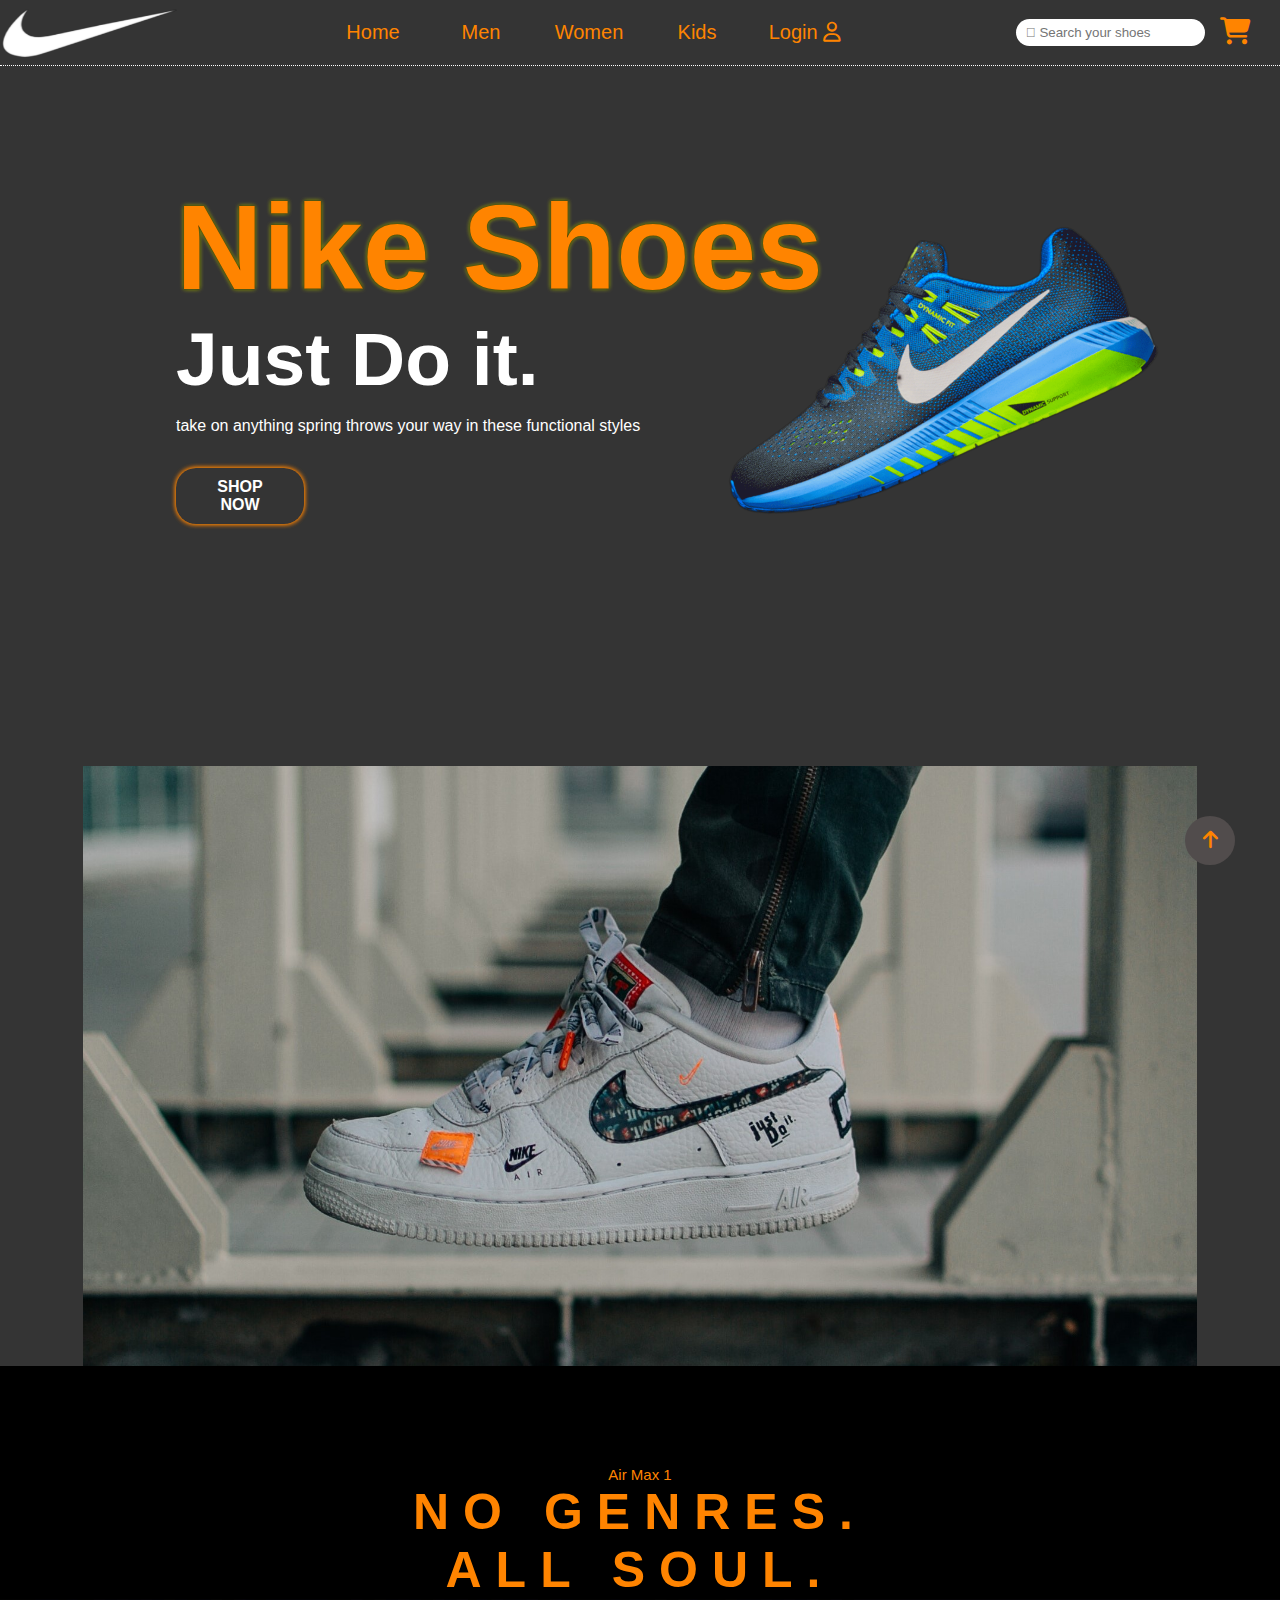
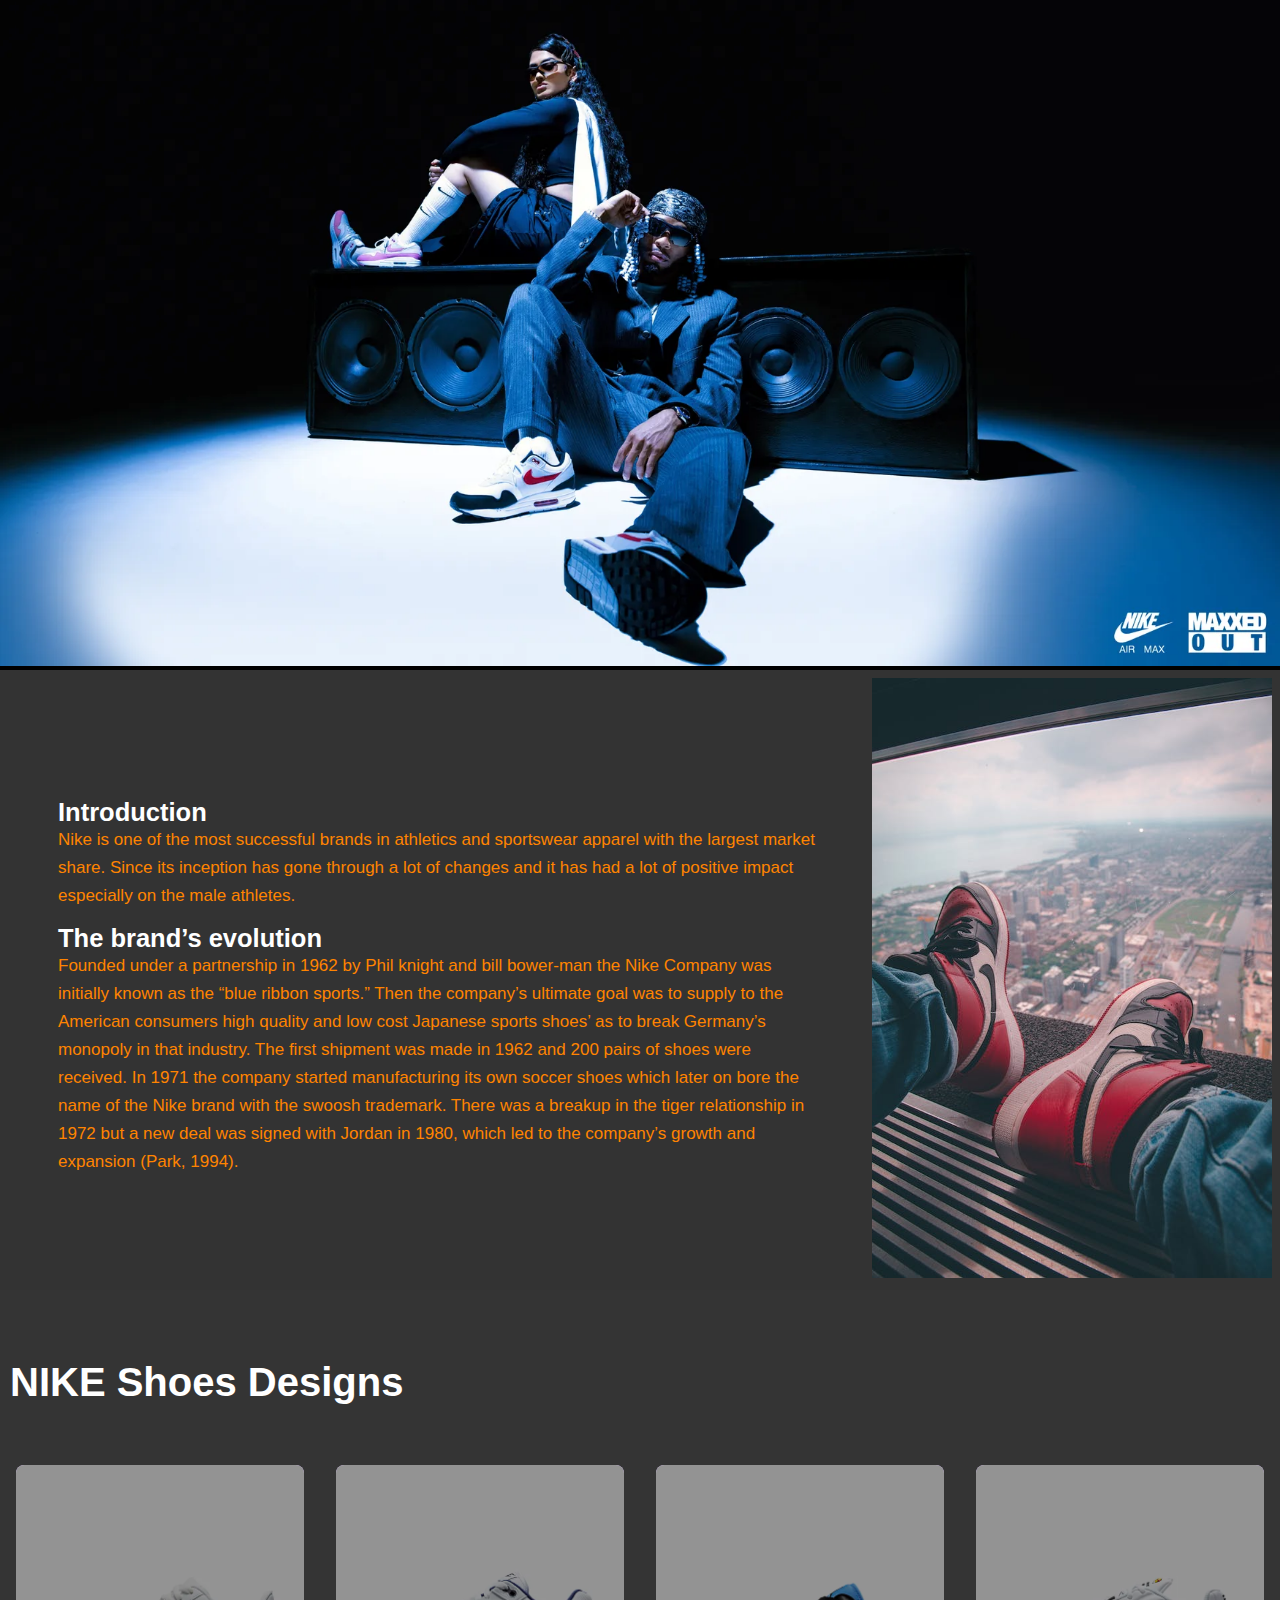
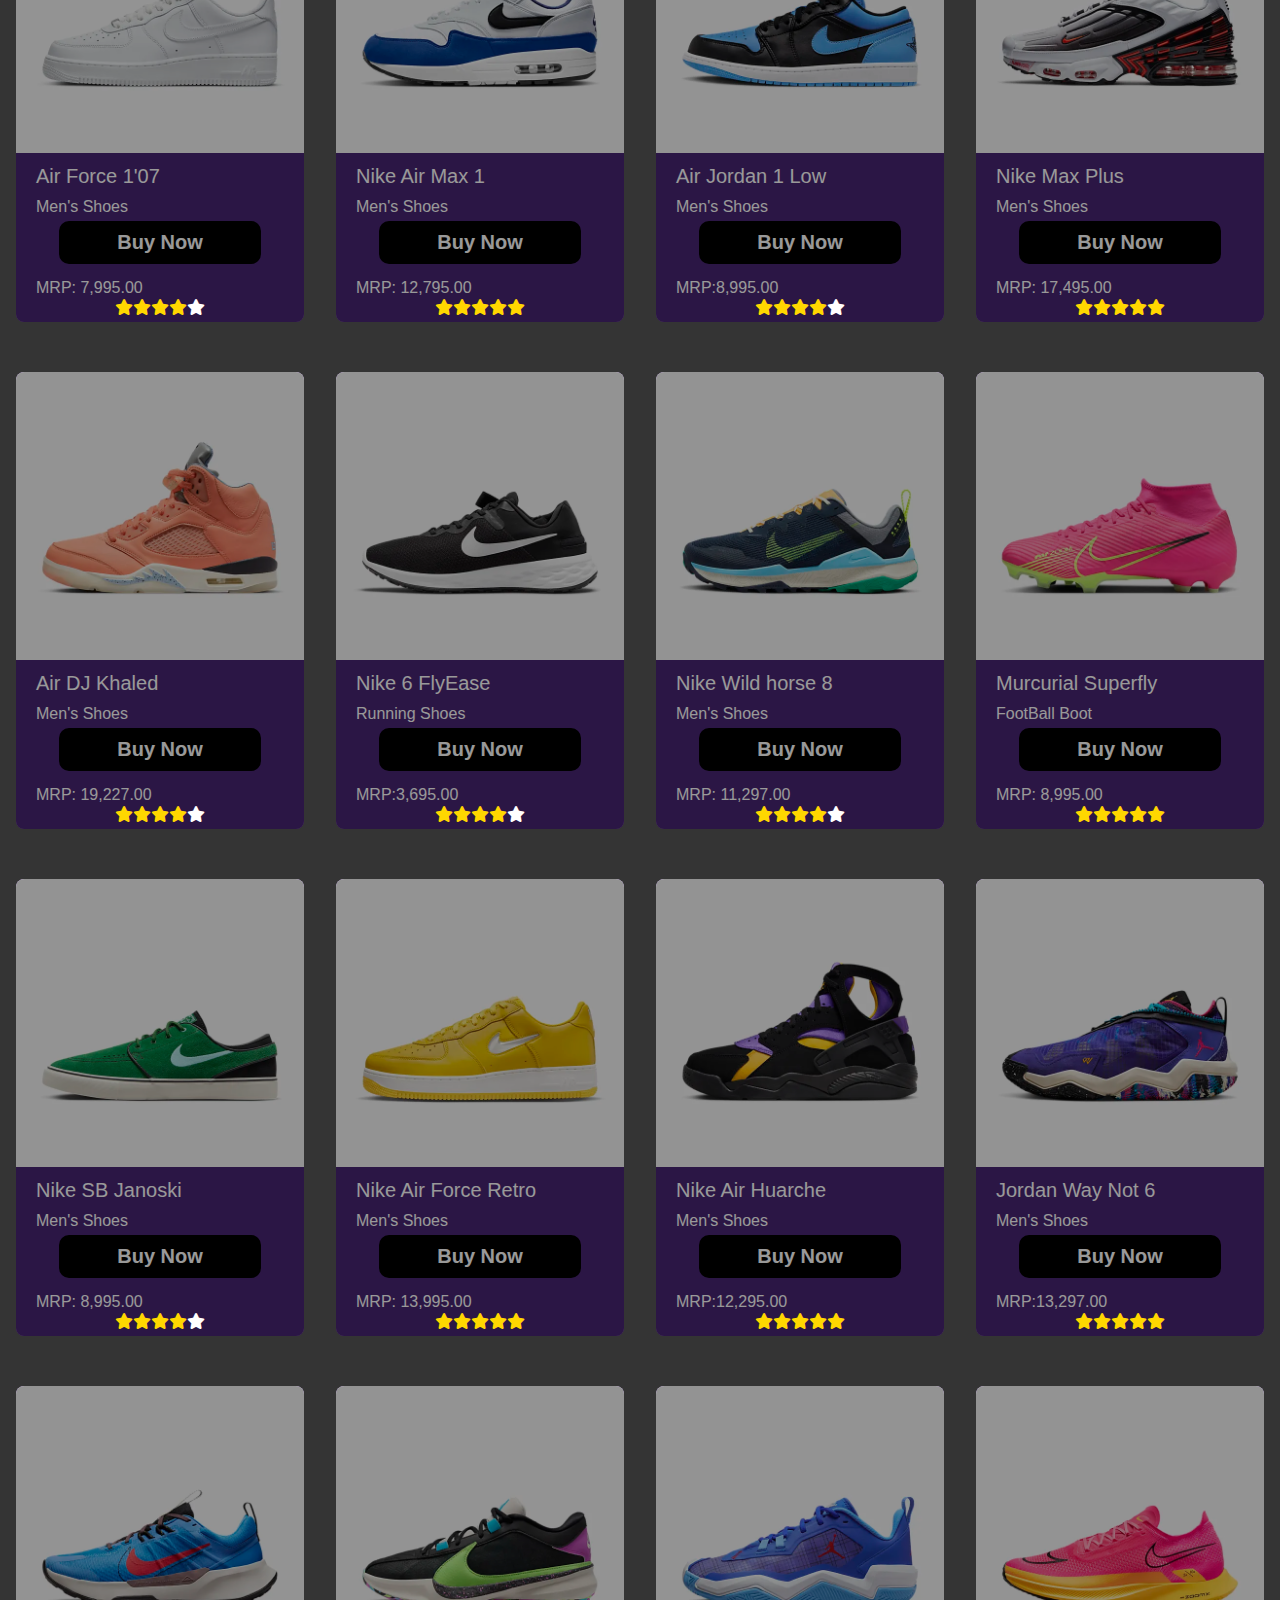
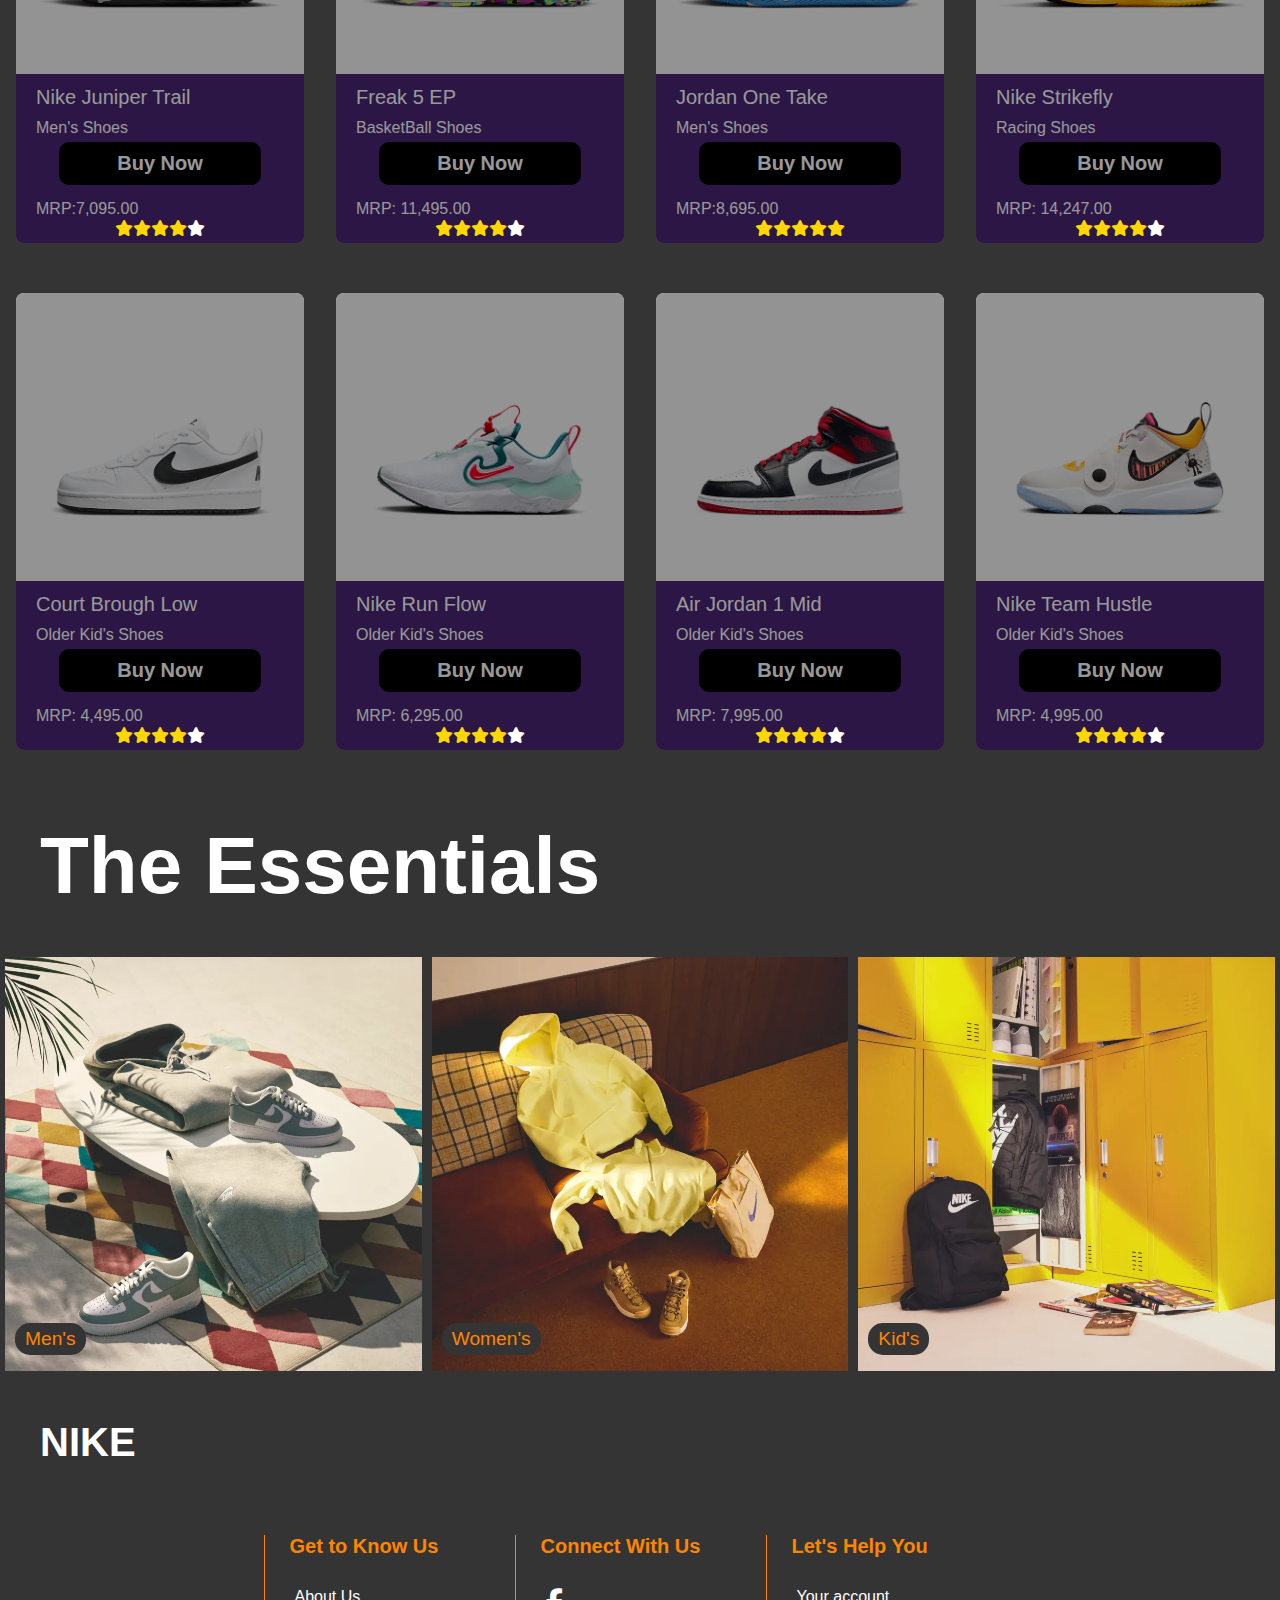
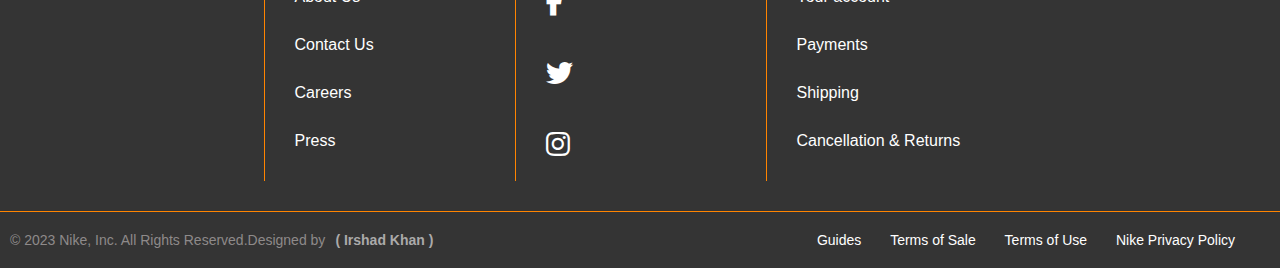
==== index.html @ f126dec1 "Initial commit" ====
<!DOCTYPE html>
<html lang="en">
<head>
    <meta charset="UTF-8">
    <meta name="viewport" content="width=device-width, initial-scale=1.0">
    <link rel="stylesheet" href="style.css" type="text/css"/>
    <link rel="shortcut icon" href="nike_Website_Images/shotcuticon.png" type="image/x-icon">  
    <link rel="stylesheet" href="https://cdnjs.cloudflare.com/ajax/libs/font-awesome/6.4.2/css/all.min.css"/>
    <title>Nike.com</title>
</head>
<body>
    <!-- _____________________ container start __________________ -->
    <section id="__container">
        <!-- _____________________ arrow start __________________ -->
        <a href="#" class="arrow" title="Go to top"><i class="fa-solid fa-arrow-up"></i></a>
        <!-- _____________________ arrow end __________________ -->
        <!-- _____________________ nav start __________________ -->
        <header class="nav_div">
           
            <div class="nav">
                <div class="nike_logo">
                    <a href="#"><img src="nike_Website_Images/nikeLogo.png"/></a>
                </div>
                <ul class="x">
                    <!-- _____________________ xblur start __________________ -->
                    <div class="xblur"></div>
                    <!-- _____________________ xblur end __________________ -->
                    <li  class="sumMenuss">
                        <a href="#">Home
                            <!-- overline and underline -->
                            <section class="__overline"></section>
                            <section class="__underline"></section>
                            <!-- overline and underline -->
                        </a>
                        <div>
                            <a href="#Introductions" target="_top">Introduction<section class="subMenuParda"></section></a>
                            <a href="#nikeDesigns_heading" target="_top">Designs<section class="subMenuParda"></section></a>
                            <a href="#Essentials" target="_top">Essentials<section class="subMenuParda"></section></a>
                            <a href="#footer" target="_top">About Us<section class="subMenuParda"></section></a>
                            <a href="#footer" target="_top">Contact Us<section class="subMenuParda"></section></a>
                            <a href="#footer" target="_top">Connect With Us<section class="subMenuParda"></section></a>
                            <a href="#footer" target="_top">Help ?<section class="subMenuParda"></section></a>
                        </div>
                    </li>
                    <li class="sumMenuss">
                        <a href="#">Men
                            <!-- overline and underline -->
                            <section class="__overline"></section>
                            <section class="__underline"></section>
                            <!-- overline and underline -->
                        </a>
                        <div>
                            <a href="menImages/jordanMen.html" target="_top">Jordan<section class="subMenuParda"></section></a>
                            <a href="menImages/running.html" target="_top">Running<section class="subMenuParda"></section></a>
                        </div>
                    </li>
                    <li class="sumMenuss">
                        <a href="#">Women 
                            <!-- overline and underline -->
                            <section class="__overline"></section>
                            <section class="__underline"></section>
                            <!-- overline and underline -->
                        </a>
                        <div>
                            <a href="womenImages/lifestyle.html" target="_top">Lifestyle<section class="subMenuParda"></section></a>
                            <a href="womenImages/women.html" target="_top">Sandals and Slides<section class="subMenuParda"></section></a>
                        </div>
                        
                    </li>
                    <li class="sumMenuss">
                        <a href="#">Kids 
                            <!-- overline and underline -->
                            <section class="__overline"></section>
                            <section class="__underline"></section>
                            <!-- overline and underline -->
                        </a>
                        <div>
                            <a href="kidsImages/kids.html" target="_top">Older Boys<section class="subMenuParda"></section></a>
                            <a href="kidsImages/babies.html" target="_top">Babies and Toddlers<section class="subMenuParda"></section></a>
                        </div>
                    </li>
                    <li class="sumMenuss">
                        <a href="loginFormNike/loginFormNike.html" target="_blank">Login
                            <i class="fa-regular fa-user"></i>
                            <!-- overline and underline -->
                            <section class="__overline"></section>
                            <section class="__underline"></section>
                            <!-- overline and underline -->
                        </a>
                    </li>
                </ul>
                <div class="input_div x">
                    <input type="search" name="search" placeholder=" &#xF002; Search your shoes" style="font-family: Arial, FontAwesome,serif" title="Search Shoes"/>
                </div>
                <div class="cart_div x">
                    <a href="#" class="cart"><i class="fa-solid fa-cart-shopping"></i></a>
                </div>
                <div class="toggle_bar">
                    <i class="fa-solid fa-bars"></i>
                </div>
            </div>
        </header>
        <!-- _____________________ nav end _______________________ -->
        <!-- _____________________ banner start __________________ -->
        <section class="banner_div">  
            <h1 class="banner_h1">
                Nike Shoes
                <div></div>
            </h1> 
            <h1 class="banner_h2">Just Do it.</h1>
            <p class="banner_p">take on anything spring throws your way in these functional styles</p><br/>
            <a href="#" class="shopNow"><span>SHOP NOW</span><section class="shopNow_parda"></section></a>
            <div class="_____ban">
                <img src="nike_Website_Images/bannerShoe1-copy.png" alt="">
            </div>
        </section>
        <!-- _____________________ banner end ____________________ -->
        <!-- _____________________ slider start __________________ -->
        <section class="slider_container">
            <div class="slides">
                <div class="slide1 slideCo"><h1>NIKE</h1></div>
                <div class="slide2 slideCo"><h1>NIKE</h1></div>
                <div class="slide3 slideCo"><h1>NIKE</h1></div>
            </div>
        </section>
        <!-- _____________________ slider end ____________________ -->
        <!-- _____________________ Banner_2 start ____________________ -->
        <section class="Banner_2">
            <div class="banner_2_div_1">
                <p>Air Max 1</p>
                <h1>NO GENRES.</h1>
                <h1>ALL SOUL.</h1>
            </div>
            <div class="banner_2_div_2">
                <img src="nike_Website_Images/banner2.webp" alt=""/>
            </div>
        </section>
        <!-- _____________________ Banner_2 end ____________________ -->
        <!-- _____________________ introduction start ____________________ -->
        <section class="Introduction" id="Introductions">
            <div class="Introduction_div">
                <h2>Introduction</h2>
                <p>
                    Nike is one of the most successful brands in athletics and sportswear apparel with the largest market share.
                    Since its inception has gone through a lot of changes and it has had a lot of positive impact especially on the male athletes.
                </p>
                <h2>The brand’s evolution</h2>
                <p>
                    Founded under a partnership in 1962 by Phil knight and bill bower-man the Nike Company was initially known as the “blue ribbon sports.”
                    Then the company’s ultimate goal was to supply to the American consumers high quality and low cost Japanese sports shoes’ as to break
                    Germany’s monopoly in that industry. The first shipment was made in 1962 and 200 pairs of shoes were received. In 1971 the company
                    started manufacturing its own soccer shoes which later on bore the name of the Nike brand with the swoosh trademark. There was a 
                    breakup in the tiger relationship in 1972 but a new deal was signed with Jordan in 1980, which led to the company’s growth 
                    and expansion (Park, 1994).
                </p>
            </div>
            <div class="Introduction_div_2">
                <img src="nike_Website_Images/nike_introduction.jpeg" alt=""/>
            </div>
        </section>
        <!-- _____________________ introduction end ____________________ -->
        <!-- _____________________ products start __________________ -->
        <section class="nikeDesigns_heading" id="nikeDesigns_heading">
            <h1>NIKE Shoes Designs</h1>
        </section>
        <main class="allDesigns" >
            <div class="shoeDesign">
                <div class="grid_div">
                    <img src="nike_Website_Images/p2.webp"  alt=""/>
                    <p class="shoeModel">Air Force 1'07</p>
                    <p class="shoeOtherSpeci">Men's Shoes</p>
                    <a href="#">Buy Now <div class="shiningLine"></div></a>
                    <p class="MRP">MRP: 7,995.00</p>

                    <div class="grid_div_parda">
                        <div>
                            <p class="rating">
                                <i class="fas fa-star" style="color:gold;"></i>
                                <i class="fas fa-star" style="color:gold;"></i>
                                <i class="fas fa-star" style="color:gold;"></i>
                                <i class="fas fa-star" style="color:gold;"></i>
                                <i class="fas fa-star" style="color:#ffffff;"></i>
                            </p>
                        </div>
                    </div>
                </div>
            </div>
            <div class="shoeDesign">
                <div class="grid_div">
                    <img src="nike_Website_Images/p1.webp"  alt=""/>
                    <p class="shoeModel">Nike Air Max 1 </p>
                    <p class="shoeOtherSpeci">Men's Shoes </p>
                    <a href="#">Buy Now <div class="shiningLine"></div></a>
                    <p class="MRP">MRP: 12,795.00</p>
                    
                    <div class="grid_div_parda">
                        <div>
                            <p class="rating">
                                <i class="fas fa-star" style="color:gold;"></i>
                                <i class="fas fa-star" style="color:gold;"></i>
                                <i class="fas fa-star" style="color:gold;"></i>
                                <i class="fas fa-star" style="color:gold;"></i>
                                <i class="fas fa-star" style="color:gold;"></i>
                            </p>
                        </div>
                    </div>
                </div>
            </div>
            <div class="shoeDesign">
                <div class="grid_div">
                    <img src="nike_Website_Images/p3.webp"  alt=""/>
                    <p class="shoeModel">Air Jordan 1 Low </p>
                    <p class="shoeOtherSpeci">Men's Shoes </p>
                    <a href="#">Buy Now <div class="shiningLine"></div></a>
                    <p class="MRP">MRP:8,995.00</p>
                    
                    <div class="grid_div_parda">
                        <div>
                            <p class="rating">
                                <i class="fas fa-star" style="color:gold;"></i>
                                <i class="fas fa-star" style="color:gold;"></i>
                                <i class="fas fa-star" style="color:gold;"></i>
                                <i class="fas fa-star" style="color:gold;"></i>
                                <i class="fas fa-star" style="color:#ffffff;"></i>
                            </p>
                        </div>
                    </div>
                </div>
            </div>
            <div class="shoeDesign">
                <div class="grid_div">
                    <img src="nike_Website_Images/p4.webp"  alt=""/>
                    <p class="shoeModel">Nike Max Plus</p>
                    <p class="shoeOtherSpeci">Men's Shoes </p>
                    <a href="#">Buy Now <div class="shiningLine"></div></a>
                    <p class="MRP">MRP: 17,495.00</p>
                    
                    <div class="grid_div_parda">
                        <div>
                            <p class="rating">
                                <i class="fas fa-star" style="color:gold;"></i>
                                <i class="fas fa-star" style="color:gold;"></i>
                                <i class="fas fa-star" style="color:gold;"></i>
                                <i class="fas fa-star" style="color:gold;"></i>
                                <i class="fas fa-star" style="color:gold;"></i>
                            </p>
                        </div>
                    </div>
                </div>
            </div>
            <div class="shoeDesign">
                <div class="grid_div">
                    <img src="nike_Website_Images/p5.webp"  alt=""/>
                    <p class="shoeModel">Air DJ Khaled </p>
                    <p class="shoeOtherSpeci">Men's Shoes </p>
                    <a href="#">Buy Now <div class="shiningLine"></div></a>
                    <p class="MRP">MRP: 19,227.00</p>
                    
                    <div class="grid_div_parda">
                        <div>
                            <p class="rating">
                                <i class="fas fa-star" style="color:gold;"></i>
                                <i class="fas fa-star" style="color:gold;"></i>
                                <i class="fas fa-star" style="color:gold;"></i>
                                <i class="fas fa-star" style="color:gold;"></i>
                                <i class="fas fa-star" style="color:#fff;"></i>
                            </p>
                        </div>
                    </div>
                </div>
            </div>
            <div class="shoeDesign">
                <div class="grid_div">
                    <img src="nike_Website_Images/p6.webp"  alt=""/>
                    <p class="shoeModel">Nike 6 FlyEase </p>
                    <p class="shoeOtherSpeci">Running Shoes </p>
                    <a href="#">Buy Now <div class="shiningLine"></div></a>
                    <p class="MRP">MRP:3,695.00</p>
                    
                    <div class="grid_div_parda">
                        <div>
                            <p class="rating">
                                <i class="fas fa-star" style="color:gold;"></i>
                                <i class="fas fa-star" style="color:gold;"></i>
                                <i class="fas fa-star" style="color:gold;"></i>
                                <i class="fas fa-star" style="color:gold;"></i>
                                <i class="fas fa-star" style="color:#ffffff;"></i>
                            </p>
                        </div>
                    </div>
                </div>
            </div>
            <div class="shoeDesign">
                <div class="grid_div">
                    <img src="nike_Website_Images/p7.webp"  alt=""/>
                    <p class="shoeModel">Nike Wild horse 8 </p>
                    <p class="shoeOtherSpeci">Men's Shoes </p>
                    <a href="#">Buy Now <div class="shiningLine"></div></a>
                    <p class="MRP">MRP: 11,297.00</p>
                   
                    <div class="grid_div_parda">
                        <div>
                            <p class="rating">
                                <i class="fas fa-star" style="color:gold;"></i>
                                <i class="fas fa-star" style="color:gold;"></i>
                                <i class="fas fa-star" style="color:gold;"></i>
                                <i class="fas fa-star" style="color:gold;"></i>
                                <i class="fas fa-star" style="color:#ffffff;"></i>
                            </p>
                        </div>
                    </div>
                </div>
            </div>
            <div class="shoeDesign">
                <div class="grid_div">
                    <img src="nike_Website_Images/p8.webp"  alt=""/>
                    <p class="shoeModel">Murcurial Superfly</p>
                    <p class="shoeOtherSpeci">FootBall Boot</p>
                    <a href="#">Buy Now <div class="shiningLine"></div></a>
                    <p class="MRP">MRP: 8,995.00</p>
                    
                    <div class="grid_div_parda">
                        <div>
                            <p class="rating">
                                <i class="fas fa-star" style="color:gold;"></i>
                                <i class="fas fa-star" style="color:gold;"></i>
                                <i class="fas fa-star" style="color:gold;"></i>
                                <i class="fas fa-star" style="color:gold;"></i>
                                <i class="fas fa-star" style="color:gold;"></i>
                            </p>
                        </div>
                    </div>
                </div>
            </div>
            <div class="shoeDesign">
                <div class="grid_div">
                    <img src="nike_Website_Images/p9.webp"  alt=""/>
                    <p class="shoeModel">Nike SB Janoski</p>
                    <p class="shoeOtherSpeci">Men's Shoes </p>
                    <a href="#">Buy Now <div class="shiningLine"></div></a>
                    <p class="MRP">MRP: 8,995.00</p>
                   
                    <div class="grid_div_parda">
                        <div>
                            <p class="rating">
                                <i class="fas fa-star" style="color:gold;"></i>
                                <i class="fas fa-star" style="color:gold;"></i>
                                <i class="fas fa-star" style="color:gold;"></i>
                                <i class="fas fa-star" style="color:gold;"></i>
                                <i class="fas fa-star" style="color:#ffffff;"></i>
                            </p>
                        </div>
                    </div>
                </div>
            </div>
            <div class="shoeDesign">
                <div class="grid_div">
                    <img src="nike_Website_Images/p10.webp"  alt=""/>
                    <p class="shoeModel">Nike Air Force Retro</p>
                    <p class="shoeOtherSpeci">Men's Shoes</p>
                    <a href="#">Buy Now <div class="shiningLine"></div></a>
                    <p class="MRP">MRP: 13,995.00</p>
                    
                    <div class="grid_div_parda">
                        <div>
                            <p class="rating">
                                <i class="fas fa-star" style="color:gold;"></i>
                                <i class="fas fa-star" style="color:gold;"></i>
                                <i class="fas fa-star" style="color:gold;"></i>
                                <i class="fas fa-star" style="color:gold;"></i>
                                <i class="fas fa-star" style="color:gold;"></i>
                            </p>
                        </div>
                    </div>
                </div>
            </div>
            <div class="shoeDesign">
                <div class="grid_div">
                    <img src="nike_Website_Images/p11.webp"  alt=""/>
                    <p class="shoeModel">Nike Air Huarche </p>
                    <p class="shoeOtherSpeci">Men's Shoes </p>
                    <a href="#">Buy Now <div class="shiningLine"></div></a>
                    <p class="MRP">MRP:12,295.00</p>
                    
                    <div class="grid_div_parda">
                        <div>
                            <p class="rating">
                                <i class="fas fa-star" style="color:gold;"></i>
                                <i class="fas fa-star" style="color:gold;"></i>
                                <i class="fas fa-star" style="color:gold;"></i>
                                <i class="fas fa-star" style="color:gold;"></i>
                                <i class="fas fa-star" style="color:gold;"></i>
                            </p>
                        </div>
                    </div>
                </div>
            </div>
            <div class="shoeDesign">
                <div class="grid_div">
                    <img src="nike_Website_Images/p12.webp"  alt=""/>
                    <p class="shoeModel">Jordan Way Not 6</p>
                    <p class="shoeOtherSpeci">Men's Shoes </p>
                    <a href="#">Buy Now <div class="shiningLine"></div></a>
                    <p class="MRP">MRP:13,297.00</p>
                    
                    <div class="grid_div_parda">
                        <div>
                            <p class="rating">
                                <i class="fas fa-star" style="color:gold;"></i>
                                <i class="fas fa-star" style="color:gold;"></i>
                                <i class="fas fa-star" style="color:gold;"></i>
                                <i class="fas fa-star" style="color:gold;"></i>
                                <i class="fas fa-star" style="color:gold;"></i>
                            </p>
                        </div>
                    </div>
                </div>
            </div>
            <div class="shoeDesign">
                <div class="grid_div">
                    <img src="nike_Website_Images/p13.webp"  alt=""/>
                    <p class="shoeModel">Nike Juniper Trail</p>
                    <p class="shoeOtherSpeci">Men's Shoes </p>
                    <a href="#">Buy Now <div class="shiningLine"></div></a>
                    <p class="MRP">MRP:7,095.00</p>
                    
                    <div class="grid_div_parda">
                        <div>
                            <p class="rating">
                                <i class="fas fa-star" style="color:gold;"></i>
                                <i class="fas fa-star" style="color:gold;"></i>
                                <i class="fas fa-star" style="color:gold;"></i>
                                <i class="fas fa-star" style="color:gold;"></i>
                                <i class="fas fa-star" style="color:#ffffff;"></i>
                            </p>
                        </div>
                    </div>
                </div>
            </div>
            <div class="shoeDesign">
                <div class="grid_div">
                    <img src="nike_Website_Images/p14.webp"  alt=""/>
                    <p class="shoeModel">Freak 5 EP </p>
                    <p class="shoeOtherSpeci">BasketBall Shoes </p>
                    <a href="#">Buy Now <div class="shiningLine"></div></a>
                    <p class="MRP">MRP: 11,495.00</p>
                    
                    <div class="grid_div_parda">
                        <div>
                            <p class="rating">
                                <i class="fas fa-star" style="color:gold;"></i>
                                <i class="fas fa-star" style="color:gold;"></i>
                                <i class="fas fa-star" style="color:gold;"></i>
                                <i class="fas fa-star" style="color:gold;"></i>
                                <i class="fas fa-star" style="color:#ffffff;"></i>
                            </p>
                        </div>
                    </div>
                </div>
            </div>
            <div class="shoeDesign">
                <div class="grid_div">
                    <img src="nike_Website_Images/P15.webp"  alt=""/>
                    <p class="shoeModel">Jordan One Take</p>
                    <p class="shoeOtherSpeci">Men's Shoes </p>
                    <a href="#">Buy Now <div class="shiningLine"></div></a>
                    <p class="MRP">MRP:8,695.00</p>
                    
                    <div class="grid_div_parda">
                        <div>
                            <p class="rating">
                                <i class="fas fa-star" style="color:gold;"></i>
                                <i class="fas fa-star" style="color:gold;"></i>
                                <i class="fas fa-star" style="color:gold;"></i>
                                <i class="fas fa-star" style="color:gold;"></i>
                                <i class="fas fa-star" style="color:gold;"></i>
                            </p>
                        </div>
                    </div>
                </div>
            </div>
            <div class="shoeDesign">
                <div class="grid_div">
                    <img src="nike_Website_Images/p16.webp"  alt=""/>
                    <p class="shoeModel">Nike Strikefly </p>
                    <p class="shoeOtherSpeci">Racing Shoes </p>
                    <a href="#">Buy Now <div class="shiningLine"></div></a>
                    <p class="MRP">MRP: 14,247.00</p>
                   
                    <div class="grid_div_parda">
                        <div>
                            <p class="rating">
                                <i class="fas fa-star" style="color:gold;"></i>
                                <i class="fas fa-star" style="color:gold;"></i>
                                <i class="fas fa-star" style="color:gold;"></i>
                                <i class="fas fa-star" style="color:gold;"></i>
                                <i class="fas fa-star" style="color:#ffffff;"></i>
                            </p>
                        </div>
                    </div>
                </div>
            </div>
            <div class="shoeDesign">
                <div class="grid_div">
                    <img src="kidsImages/kids4.webp"  alt=""/>
                    <p class="shoeModel">Court Brough Low</p>
                    <p class="shoeOtherSpeci">Older Kid's Shoes</p>
                    <a href="#">Buy Now <div class="shiningLine"></div></a>
                    <p class="MRP">MRP: 4,495.00</p>
                    
                    <div class="grid_div_parda">
                        <div>
                            <p class="rating">
                                <i class="fas fa-star" style="color:gold;"></i>
                                <i class="fas fa-star" style="color:gold;"></i>
                                <i class="fas fa-star" style="color:gold;"></i>
                                <i class="fas fa-star" style="color:gold;"></i>
                                <i class="fas fa-star" style="color:#ffffff;"></i>
                            </p>
                        </div>
                    </div>
                </div>
            </div>
            <div class="shoeDesign">
                <div class="grid_div">
                    <img src="kidsImages/kids3.webp"  alt=""/>
                    <p class="shoeModel">Nike Run Flow </p>
                    <p class="shoeOtherSpeci">Older Kid's Shoes</p>
                    <a href="#">Buy Now <div class="shiningLine"></div></a>
                    <p class="MRP">MRP: 6,295.00</p>
                    
                    <div class="grid_div_parda">
                        <div>
                            <p class="rating">
                                <i class="fas fa-star" style="color:gold;"></i>
                                <i class="fas fa-star" style="color:gold;"></i>
                                <i class="fas fa-star" style="color:gold;"></i>
                                <i class="fas fa-star" style="color:gold;"></i>
                                <i class="fas fa-star" style="color:#ffffff;"></i>
                            </p>
                        </div>
                    </div>
                </div>
            </div>
            <div class="shoeDesign">
                <div class="grid_div">
                    <img src="kidsImages/kids2.webp"  alt=""/>
                    <p class="shoeModel">Air Jordan 1 Mid </p>
                    <p class="shoeOtherSpeci">Older Kid's Shoes</p>
                    <a href="#">Buy Now <div class="shiningLine"></div></a>
                    <p class="MRP">MRP: 7,995.00</p>
                    
                    <div class="grid_div_parda">
                        <div>
                            <p class="rating">
                                <i class="fas fa-star" style="color:gold;"></i>
                                <i class="fas fa-star" style="color:gold;"></i>
                                <i class="fas fa-star" style="color:gold;"></i>
                                <i class="fas fa-star" style="color:gold;"></i>
                                <i class="fas fa-star" style="color:#ffffff;"></i>
                            </p>
                        </div>
                    </div>
                </div>
            </div>    
            <div class="shoeDesign">
                <div class="grid_div">
                    <img src="kidsImages/kids1.webp"  alt=""/>
                    <p class="shoeModel">Nike Team Hustle</p>
                    <p class="shoeOtherSpeci">Older Kid's Shoes</p>
                    <a href="#">Buy Now <div class="shiningLine"></div></a>
                    <p class="MRP">MRP: 4,995.00</p>
                    
                    <div class="grid_div_parda">
                        <div>
                            <p class="rating">
                                <i class="fas fa-star" style="color:gold;"></i>
                                <i class="fas fa-star" style="color:gold;"></i>
                                <i class="fas fa-star" style="color:gold;"></i>
                                <i class="fas fa-star" style="color:gold;"></i>
                                <i class="fas fa-star" style="color:#ffffff;"></i>
                            </p>
                        </div>
                    </div>
                </div>
            </div>
        </main>
        <!-- _____________________ products end ___________________ -->
        <!-- _____________________ banner_middle start ___________________ -->
        <section class="Essentials" id="Essentials">
            <h1>The Essentials</h1>
        </section>
        <section class="banner_2">
            <div>
                <img src="nike_Website_Images/item1_mens.webp" alt=""/>
                <a href="#">Men's</a>
            </div>
            <div>
                <img src="nike_Website_Images/item1_womens.webp" alt=""/>
                <a href="#">Women's</a>
            </div>
            <div>
                <img src="nike_Website_Images/item1_kids.webp" alt=""/>
                <a href="#">Kid's</a>
            </div>
        </section>
        <!-- _____________________ banner_middle end ___________________ -->
        <!-- _____________________ footer start ___________________ -->
        <footer id="footer">
            <div class="footer_heading">
                <h1>NIKE</h1>
            </div>
            <div class="footer_main">
                <div class="About footer_main_div">
                    <div class="div">Get to Know Us</div>
                    <a href="#">About Us</a>
                    <a href="#">Contact Us</a>
                    <a href="#">Careers</a>
                    <a href="#">Press</a>
                </div>
                <div class="connect footer_main_div">
                    <div class="div">Connect With Us</div>
                    <a href="https://www.facebook.com/" target="_blank"><i class="fa-brands fa-facebook-f"></i></a>
                    <a href="https://twitter.com/" target="_blank"><i class="fa-brands fa-twitter"></i></a>
                    <a href="https://www.instagram.com/" target="_blank"><i class="fa-brands fa-instagram"></i></a>
                </div>
                <div class="help footer_main_div">
                    <div class="div">Let's Help You</div>
                    <a href="#">Your account</a>
                    <a href="#">Payments</a>
                    <a href="#">Shipping</a>
                    <a href="#">Cancellation & Returns</a>
                </div>
            </div>
            <div class="reserved">
                <div class="IrshadKhan">
                    <span class="p1"> &copy; 2023 Nike, Inc. All Rights Reserved.Designed by </span>
                    <span style="font-weight: bold;color: #abaaaa;">( Irshad Khan )</span>
                </div>
                <p class="p2">
                    <a href="#">Guides</a>
                    <a href="#">Terms of Sale</a>
                    <a href="#">Terms of Use</a>
                    <a href="#">Nike Privacy Policy</a>
                </p>
            </div>
        </footer>
        <!-- _____________________ footer end ___________________ -->
    </section>
    <!-- _________________________ container end __________________ -->
    <script src="script.js"></script>
</body>
</html>
---- style.css ----
*{
    margin: 0;
    padding: 0;
    box-sizing: border-box;
    scroll-behavior: smooth;
}
#container{
    position: relative;
    max-width: 100%;
}
:root{
    --anchor-color:#ff8400;
    --anchorHover-color:#a04cff;
    --nav-background:#343434;
    --xblur-background:rgba(0, 0, 0, 0.2);
    --subMenuParda-background:linear-gradient(50deg,#c56804 70%,#eaba04);
    --heading-color:#ffffff;
    --shopNow-box-shadow: 0 0 5px #ff8400,0 0 5px #ff8400;
    --introduction-background:radial-gradient(circle at 145%,#7c7c7c 50%,#000000);
    --shoeDesign-background:#492573;
    --shoeDesignAnchor-background:#000000;
    --shoeDesignAnchor-color:#ffffff;
    --shoeDesignHover-box-shadow: 0 0 5px #a7a6a6,0 0 10px #bebebe;
    --grid_div_parda-background: rgba(0,0,0,0.4);
    --shiningLine-background: linear-gradient(#fff200,#ff0000);
    --footerAnchor-color:#ffffff;
}
::-webkit-scrollbar {
    width: auto;
}
::-webkit-scrollbar-track {
    background-color: var(--nav-background);
}
::-webkit-scrollbar-thumb {
    background-color: var(--anchor-color);
    border-radius: 10px;
}
::-webkit-scrollbar-thumb:hover {
    background-color: #d36f05;
}
/*_____________________________ arrow start ________________________________ */
.arrow{
    position: fixed;
    display: inline-block;
    align-items: center;
    padding: 13px;
    background: #514c4c;
    text-align: center;
    width: 50px;
    justify-content: center;
    border-radius: 50%;
    color: var(--anchor-color);
    font-size: 20px;
    bottom: 35px;
    right: 45px;
    z-index: 15;
    transition: 0.2s;
    animation: arrowBounce 1.2s  infinite alternate ;
}
@keyframes arrowBounce{
    0%  {transform: translateY(0px);}
    100%  {transform: translateY(-15px);}
}
.arrow:hover{
    background: #403c3c;
}
/*_____________________________ arrow end ________________________________ */
/*_____________________________ nav start ________________________________ */
.nav_div{
    position: relative;
    height: 66px;
    width: 100%;
}
.nav{
    position: fixed;
    display: flex;
    align-items: center;
    justify-content: center;
    width: 100%;
    background: var(--nav-background);
    z-index: 5;
    border-bottom: 1px dotted #ffffff;
}
.nike_logo{
    width: 180px;
    height: 65px;
}
.nike_logo img{
    height: 100%;
    width: 100%;
}
.nav ul{
    height: max-content;
    list-style-type: none;
    display: flex;
    flex-direction: row;
    margin:0 auto 0 auto;
}
.nav ul li{
    padding:0 18px 0 0;
}
.cart_div{
    display: flex;
    align-items: center;
}
.cart{
    padding: 0 30px 0 0;
    font-size: 27px;
    color: var(--anchor-color);
    transition:0.5s;
}
.cart:hover{
    transform: scale(1.2 ,1.2);
}
.nav ul li>a{
    text-decoration: none;
    color: var(--anchor-color);
    font-size: 20px;
    font-family: 'Calibri', sans-serif;
    display: block;
    transition:0.5s;
    padding:20px 5px 20px 5px;
    width: 90px;
    text-align: center;
}
.nav ul li:hover >a{
    color: var(--anchor-color);
}
.nav .input_div{
    padding: 0 15px 0 0 ;
    display: flex;
    align-items: center;
}
.nav .input_div input{
    padding: 6px 6px 6px 6px ;
    border: none;
    border-radius: 20px;
    outline: none;
    transition: all 0.3s ease;
}
.nav .input_div input:focus{
    outline: 6px solid rgba(255, 132, 0,0.6);
}
.nav_div .toggle_bar{
    display: none;
}


/*_____________________________ nav end ________________________________ */
/*_____________________________ subMenu start ________________________________ */
/*_____________________________ xblur start ________________________________ */
.xblur{
    position: fixed;
    top:0;
    left: 0;
    height: 100vh;
    width: 100%;
    background: var(--xblur-background);
    backdrop-filter: blur(5px);
    display: none;
}
.nav ul:hover .xblur{
    display: block;
}
.xblur:hover{
    display: none !important;
}
/*_____________________________ xblur end ________________________________ */

.sumMenuss{
    position: relative;
	user-select:none;
}
/* __________________ overline and underline start ________________ */
.sumMenuss>a{
    position: relative;
    z-index: 1;
    color: var(--anchor-color);
    overflow: hidden;
}
.__underline{
    position: absolute;
    bottom:5px;
    left: -100%;
    height: 4px;
    width: 100%;
    background: var(--anchor-color);
    transition: 0.5s;
}
.__overline{
    position: absolute;
    top:5px;
    right: -100%;
    height: 4px;
    width: 100%;
    background: var(--anchor-color);
    transition: 0.5s;
}
.nav ul .sumMenuss:hover .__underline{
    left: 0;
}
.nav ul .sumMenuss:hover .__overline{
    right: 0;
}
/* _______________ overline and underline end ________________ */
.sumMenuss div{
    position: absolute;
    top: 63px;
    width: 180px;
    background:transparent;
    padding:7px 0 0 0 ;
    display: none;
}
.sumMenuss div a{
    position: relative;
    text-decoration: none;
    color: #ffffff;
    font-size: 18px;
    font-family: 'Calibri', sans-serif;
    padding: 15px;
    margin :0 0 7px 0;
    display:block;
    overflow: hidden;
    z-index: 1;
}
.nav ul .sumMenuss:hover div{
    display: flex;
    flex-direction: column;
}
.sumMenuss  div a:hover{
    color: #ffffff;
}
.sumMenuss div a .subMenuParda{
    position: absolute;
    top: 0;
    left: -100%;
    height: 100%;
    width: 100%;
    background: var(--subMenuParda-background);
    z-index: -1;
    transition: 0.4s;
}
.sumMenuss  div a:hover .subMenuParda{
    left: 0;
}

/*_____________________________ subMenu end ________________________________ */
/*_____________________________ banner start ________________________________ */
.banner_div{
    position: relative;
    min-height: 700px;
    max-width: 2000px;
    margin:0 auto 0 auto;
    padding: 7rem 0 0 11rem;
    display: flex;
    flex-direction: column;
    background: var(--nav-background);
    background-image: url('nike_Website_Images/bannerShoe1.png');
    background-repeat: no-repeat;
    background-size: 80%;
    background-position: 168% 58%;
	user-select:none;
}
._____ban{
    display: none;
}
.banner_div .banner_h1{
    position: relative;
    color: var(--anchor-color);
    font-family: 'Calibri', sans-serif;
    font-size: 120px;
    overflow: hidden;
    text-shadow: 0 0 3px black, 0 0 4px #e9ff00;
    user-select: none;
}
.banner_div h1 div{
    position: absolute;
    top: 13%;
    left: -20%;
    height: 74%;
    width: 11%;
    background: transparent;
    animation: hueRotate 6s linear infinite alternate-reverse;
    margin: 0 0 20px 0;
	user-select:none;
}
@keyframes hueRotate{
    0%  {transform: translateX(0px); backdrop-filter: hue-rotate(0deg);}
    100%{transform: translateX(760px); backdrop-filter: hue-rotate(360deg);}
}
.banner_div .banner_h2{
    color: var(--heading-color);
    font-family: 'Cooper Black', sans-serif ;
    font-size: 75px;
    margin: 0 0 15px 0;
}
.banner_p{
    color: var(--heading-color);
    font-family: 'Bahnschrift Light', sans-serif;
    width: fit-content;
}
.shopNow{
    position: relative;
    display: block;
    width: 8rem;
    text-align: center;
    text-decoration: none;
    padding: 10px 20px 10px 20px;
    color: var(--footerAnchor-color);
    font-family: 'Calibri', sans-serif;
    border-radius: 20px;
    font-weight: bold;
    box-shadow: var(--shopNow-box-shadow);
    z-index: 1;
    overflow: hidden;
    transition: 1s;
    margin: 15px 0 0 0 ;
}
.shopNow .shopNow_parda{
    position: absolute;
    top: 0;
    left: -100%;
    height: 100%;
    width: 100%;
    background: var(--subMenuParda-background);
    transition: 0.4s;
    z-index: -1;
}
.shopNow:hover .shopNow_parda{
    left: 0;
}
/*_____________________________ banner end ________________________________ */
/*_____________________________ slider start ________________________________ */
.slider_container{
    position: relative;
    min-height: 600px;
    max-width: 2000px;
    margin:0 auto 0 auto;
    overflow: hidden;
	user-select:none;
}
.slides{
    position: absolute;
    top:0;
    left: 0;
    height: 100%;
    width: 300%;
    animation: slides 15s linear infinite;
    background: var(--nav-background);
}
.slideCo{
    position: relative;
    height: 100%;
    width: 33.33%;
    float: left;
    background-repeat: no-repeat;
    background-size: contain;
    background-position: 50% 50%;
    display: flex;
    align-items: center;
}
.slide1{
    background-image: url('nike_Website_Images/shoes_man2x.jpg');
}
.slide2{
    background-image: url('nike_Website_Images/shoes_man1.jpg');
}
.slide3{
    background-image: url('nike_Website_Images/slideShoe4.jpg');
}
@keyframes slides{
    0%,25%,100% {left: 0;}
    30%,55% {left: -100%;}
    60%,85% {left: -200%;}
}
.slides div h1{
    color: var(--heading-color);
    opacity: 0.2;
    font-family: 'Arial Black', sans-serif;
    font-size: 182px;
    letter-spacing: 199px;
    font-style: italic;
    margin: 0 auto 0 auto;
    height: fit-content;
    width: 0;
    overflow: hidden;
    white-space: nowrap;
    animation: invisibleText 2s steps(1500) infinite alternate;
    text-align: center;
}
@keyframes invisibleText{
    0%  {width: 0;}
    75% {width: 10ch;}
    100%{width: 10ch;}
}
/*_____________________________ slider end ________________________________ */
/*_____________________________ Banner_2 start ________________________________ */
.Banner_2{
    position: relative;
    background: #000000;
    display: flex;
    align-items: center;
    flex-direction: column;
    /* min-height: 1050px; never give any height in display flex */
    max-width: 2000px;
    margin: 0 auto 0 auto;
    padding-top: 100px;
	user-select:none;
}
.banner_2_div_1{
    display: flex;
    flex-direction: column;
    align-items: center;
    justify-content: center;
}
.banner_2_div_1 p{
    color: var(--anchor-color);
    font-family: 'Calibri', sans-serif;
    font-size: 15px;
    letter-spacing: normal;
}
.banner_2_div_1 h1{
    letter-spacing: 14px;
    font-size: 50px;
    color: var(--anchor-color);
    font-family: 'Calibri', sans-serif;
}
.Banner_2 .banner_2_div_2 img{
    width: 100%;
    height: auto;
}
/*_____________________________ Banner_2 end ________________________________ */
/*_____________________________ introduction start ________________________________ */

.Introduction{
    position: relative;
    display: flex;
    align-items: center;
    justify-content: center;
    max-width: 2000px;
    min-height: auto;
    /* background: var(--introduction-background); */
	background: rgba(0, 0, 0,0.8);
    color: var(--anchor-color);
    font-weight: 100;
    margin: 0 auto 0 auto;
    padding: 0.5rem;
	user-select:none;
}
.Introduction .Introduction_div{
    padding: 50px 50px 50px 50px;
    width: 100%;
    font-size: 17px;
    line-height: 28px;
    font-family: 'Calibri', sans-serif;
}
.Introduction .Introduction_div h2{
    color: var(--heading-color);
    margin: 0.9rem 0 0 0;
}
.Introduction_div_2 img{
    width: 400px;
}
/*_____________________________ introduction end ________________________________ */
/*_____________________________ products start ________________________________ */
.nikeDesigns_heading{
    position: relative;
    /* width: 2000px; x-scrollbar de rha hai please use max-width*/
    max-width: 2000px;
    margin:0 auto 0 auto;
	user-select:none;
}
.nikeDesigns_heading h1{
    color: var(--heading-color);
    background: var(--nav-background);
    padding:70px 10px 10px 10px;
    font-size: 40px;
    font-family: 'Calibri', sans-serif;
}
.allDesigns{
    background: var(--nav-background);
    position: relative;
    display: grid;
    grid-template-columns: repeat(4,1fr);
    max-width: 2000px;
    align-items: center;
    justify-items: center;
    margin: 0 auto 0 auto;
    padding-bottom: 50px;
	user-select:none;
}
.shoeDesign{
    background: var(--shoeDesign-background);
    border-radius: 8px;
    width: 90%;
    margin-top: 50px;
}
.grid_div{
    position: relative;
    height:100%;
    width: 100%;
    overflow: hidden;
    border-radius: 8px;
}
.grid_div_parda{
    position: absolute;
    border-radius: 8px;
    top:0;
    left: 0;
    height: 100%;
    width: 100%;
    background: var(--grid_div_parda-background);
}
.grid_div_parda div{
    position: relative;
    border-radius: 8px;
    display: flex;
    width: 100%;
    top: 95%;
    left: 0;
}
.grid_div_parda div p{
    position: relative;
    display: flex;
    width: 100%;
    justify-content: center;
}
.shoeDesign:hover .grid_div_parda{
    top:-100%;
    transition: 0.7s linear;
}
.shoeDesign:not(:hover) .grid_div_parda{
    top:0;
    transition: 1s ease-in;
}
.shoeDesign:hover{
    box-shadow: var(--shoeDesignHover-box-shadow);
}
.shoeDesign img{
    width: 100%;
    min-height: auto;
}
.shoeDesign .shoeModel{
    color: var(--heading-color);
    font-family: 'Calibri', sans-serif;
    font-size: 20px;
    padding: 8px 0 5px 20px;
}
.shoeDesign .shoeOtherSpeci{
    color: var(--heading-color);
    font-family: 'Calibri', sans-serif;
    padding:5px 0 5px 20px;
}
.MRP{
    color: var(--heading-color);
    font-family: 'Bahnschrift Light', sans-serif;
    padding:15px 0 25px 20px;
}
.shoeDesign a{
    position: relative;
    width: 70%;
    display: block;
    padding: 10px 0 10px 0;
    margin: 0 auto 0 auto;
    text-align: center;
    font-weight: bold;
    font-family: 'Calibri', sans-serif;
    background: var(--shoeDesignAnchor-background);
    color: var(--shoeDesignAnchor-color);
    text-decoration: none;
    border-radius: 10px;
    font-size:20px;
    overflow: hidden;
    transition: 0.5s;
}
.shoeDesign a:hover{
    letter-spacing: 5px;
    color: var(--anchorHover-color);
}
.shiningLine{
    position:absolute;
    top:0;
    left: -7px;
    height: 100%;
    width: 2px;
    visibility: hidden;
    border-radius: 7px;
    background: var(--shiningLine-background);
}
.shoeDesign a:hover .shiningLine{
    visibility: visible;
    left: 100%;
    transition: 1s ease-in-out;
}
/*_____________________________ products end ________________________________ */
/*_____________________________ banner_middle start ________________________________ */
.Essentials{
    position: relative;
    max-width: 2000px;
    margin: 0 auto 0 auto;
    padding:20px 40px 40px 40px;
    color: var(--heading-color);
    font-family: 'Calibri', sans-serif;
    background: var(--nav-background);
    font-size: 40px;
    font-weight: 100;
	user-select:none;
}
.banner_2{
    position: relative;
    background: var(--nav-background);
    display: flex;
    min-height: 400px;
    max-width: 2000px;
    margin: 0 auto 0 auto;
    align-items: center;
    justify-content: center;
}
.banner_2 div{
    position: relative;
    padding:0 0 0 0;
    border: 5px solid transparent;
    overflow: hidden;
    
}
.banner_2 div:hover img{
    transform: scale(1.1,1.1);
}
.banner_2 div img{
    height: 100%;
    width: 100%;
    transition: 0.5s;
}
.banner_2 div a{
    border-radius: 15px;
    font-size: 1.2em;
    bottom:20px;
    left: 10px;
    position: absolute;
    padding:5px 10px 5px 10px;
    background: var(--nav-background);
    color: var(--anchor-color);
    font-family: 'Calibri', sans-serif;
    text-decoration: none;
    transition: 0.5s;
}
.banner_2 div a:hover{
    background: var(--heading-color);
}
/*_____________________________ banner_middle end ________________________________ */
/*_____________________________ footer start ________________________________ */
footer{
    position: relative;
    max-width: 100%;
    background: var(--nav-background);
	user-select:none;
}
.footer_heading{
    height: 100%;
    width: 100%;
    background: var(--nav-background);
}
.footer_heading h1{
    color: var(--heading-color);
    font-family: 'Calibri', sans-serif;
    font-size: 40px;
    padding: 40px 40px 40px 40px;
}

.footer_main{
    display: flex;
    justify-content: center;
    padding:30px;
}
.footer_main_div{
    border-left:1px solid var(--anchor-color);
}
.footer_main_div .div {
    color: var(--anchor-color);
    font-family: 'Calibri', sans-serif;
    width: 250px;
    padding: 0 0 0 25px;
    font-size: 20px;
    font-weight: bold;
}
.About a{
    display: block;
    margin:30px 0 20px 30px;
    font-family: 'Calibri', sans-serif;
    color: var(--footerAnchor-color);
    text-decoration:none;
    width: max-content;
}
.About a:hover{
    text-decoration-line: underline;
    color: var(--anchor-color);
}
.connect a{
    display: block;
    margin:20px 0 10px 15px;
    padding:10px 15px 10px 15px;
    text-decoration: none;
    color: var(--footerAnchor-color);
    font-family: 'Calibri', sans-serif;
    width: max-content;
    font-size: 27px;
    transition: 0.3s;
}
.connect a:hover{
    color: var(--anchor-color);
    transform: rotate(360deg);
}
.help a{
    display: block;
    margin:30px 0 20px 30px;
    text-decoration: none;
    color: var(--footerAnchor-color);
    font-family: 'Calibri', sans-serif;
    width: max-content;
}
.help a:hover{
    text-decoration-line: underline;
    color: var(--anchor-color);
}
.reserved{
    display: flex;
    justify-content: space-between;
    align-items: center;
    width: 100%;
    border-top: 1px ridge var(--anchor-color);
}
.reserved p{
    color: #8e8a8a;
    font-family: 'Calibri', sans-serif;
    font-size: 14px;
    padding:0 20px 0 20px;
    text-align: center;
}
.reserved .IrshadKhan{
    display: flex;
}
.reserved .IrshadKhan span{
    color: #8e8a8a;
    font-family: 'Calibri', sans-serif;
    font-size: 14px;
    padding:0 0 0 10px;
    text-align: center;
}
.reserved p a{
    color: var(--footerAnchor-color);
    font-size: 14px;
    display: inline-block;
    padding:20px 25px 20px 0 ;
    text-decoration: none;
}
.reserved p a:hover{
    color: var(--anchor-color);
    text-decoration-line: underline;
}
/*_____________________________ footer end ________________________________ */
@media (max-width :900px){
    header{
        background: var(--nav-background);
        z-index: 1000;
    }
    .arrow{
        display: none;
    }
    .nav ul, .nav .input_div, .nav .cart_div{
        display: none;
    }
    .nav_div .nav .nike_logo{
        position: absolute;
        top: 0.6rem;
        left: 0.6rem;
        height: 3rem;
        width: 8rem;
    }
    .nav_div .nav .toggle_bar{
        position: absolute;
        top: 1rem;
        right: 0.6rem;
        display: block;
        color: #fff;
        z-index: 1000;
    }
    .nav_div .nav{
        padding: 0 4rem;
        flex-direction: column;
        align-items: end;
        gap: 0.7rem 0;
    }
    
    .nav ul{
        justify-content: space-around;
        flex-direction: column;
        margin: 0;
    }
    .nav ul li{
        padding: 0;
    }
    .nav_div .nav .nav_toggle{
        display: flex;
		align-items:center;
		justify-content:center;
		width:100%;
    }
    .nav_div .vh-100{
        height: 100vh ;
    }
    .nav .toggle_bar i{
        font-size: 2rem;
    }
    .sumMenuss div{
        top: 0;
        left: -117px;
    }
    .nav .input_div{
        margin: 0;
    }
    .sumMenuss{
        display: flex;
        justify-content: end;
    }
    .nav ul li>a {
        padding-right: 0;
    }
    /*  */
    .banner_div {
        display: flex;
        flex-direction: column;
        min-height: 440px;
        padding: 1rem 0 0 0;
        background-image: none;
    }
    .banner_div .banner_h1{
        font-size: 3.8rem;
        display: block;
        margin: 0 auto;
    }
    .banner_div .banner_h2 {
        font-size: 3rem;
        display: block;
        margin: 0 auto;
    }
    .banner_div .banner_p{
        font-size: 0.9rem;
        padding: 0.5rem;
        margin: 0 auto;
        text-align: center;
    }
    .banner_div h1 div{
        position: absolute;
        top: 0;
        left: -20%;
        height: 100%;
        animation: hueRotate 5s linear infinite alternate-reverse;
    }
    @keyframes hueRotate{
        0%  {transform: translateX(0%); backdrop-filter: hue-rotate(0deg);}
        100%{transform: translateX(25rem); backdrop-filter: hue-rotate(360deg);}
    }
    .banner_div .shopNow{
        margin: 0.4rem auto;
        font-size: 0.7rem;
        padding: 0.5rem 1rem;
    }
    .slider_container {
        min-height: 340px;
    }
    .slides div h1{
        font-size: 5rem;
        letter-spacing: 1rem;
        text-align: center;
    }
    .banner_2_div_1 p{
        font-size: 1.4rem;
    }
    .banner_2_div_1 h1{
        letter-spacing: 4px;
        font-size: 2.1rem;
        line-height: 30px;
    }
    .nikeDesigns_heading h1{
        font-size: 2rem;
        padding: 0.6rem 0 0.5rem 1rem;
    }
    .allDesigns{
        grid-template-columns: repeat(2,1fr);
    }
    .allDesigns .shoeDesign{
        margin-top: 2rem;
    }
    .allDesigns .shoeDesign .grid_div{
        display: flex;
        flex-direction: column;
        align-items: center;
    }
    .allDesigns .shoeDesign .grid_div .shoeModel {
        font-size: 1rem;
        padding: 0.5rem 0 0 0;
        text-align: center;
    }
    .allDesigns .shoeDesign .grid_div .shoeOtherSpeci {
        font-size: 0.8rem;
        padding: 0.3rem 0;
        text-align: center;
    }
    .allDesigns .shoeDesign .grid_div a {
        font-size: 1rem;
        width: fit-content;
        padding: 0.3rem 0.5rem;
        border-radius: 3px;
    }
    .allDesigns .shoeDesign .grid_div .MRP {
        font-size: 0.8rem;
        padding: 0.3rem 0 1.8rem 0;
    }
    .grid_div_parda div p {
        font-size: 0.6rem;
    }
    ._____ban{
        height: 200px;
        display: flex;
        justify-content: center;
        padding: 1rem;
        width: 100%;
    }
    ._____ban img{
        height: 100%;
    }
    .Introduction{
        flex-direction: column;
        padding: 0;
    }
    .Introduction p{
        font-size: 0.7rem;
    }
    .Introduction .Introduction_div{
        line-height: normal;
        padding: 0.6rem;
    }
    .Introduction .Introduction_div_2 img{
        width: 100%;
    }
    .Introduction .Introduction_div_2{
        padding: 0.5rem;
    }
    .Essentials{
        padding: 0;
    }
    .Essentials h1{
        text-align: center;
        font-size: 2rem;
    }
    .banner_2{
        flex-direction: column;
        gap: 0.5rem 0;
        padding: 0.5rem;
    }
    .banner_2 div{
        flex-direction: column;
        border: none;
    }
    .footer_main_div{
        border: 1px solid var(--anchor-color);
    }
    .footer_main_div .div{
        padding-left: 1rem;
    }
    .footer_heading h1{
        padding: 0.5rem;
    }
    .footer_main{
        flex-direction: column;
        padding: 1rem;
    }
    .About a,.connect a,.help a{
        margin: 0.6rem 0;
        padding-left: 1rem;
    }
    .reserved{
        padding: 0.5rem;
        gap: 5px;
        flex-direction: column-reverse;
    }
    .reserved .IrshadKhan{
        display: flex;
        flex-direction: column;
        align-items: center;
    }
    .reserved .IrshadKhan .p1{
        padding: 0;
    }
    .reserved .p2{
        padding: 0;
        display: flex;
        flex-direction: column;
        gap: 0.8rem 0;
        width: 100%;
    }
    .reserved .p2 a{
        padding: 0;
        font-size: 11px;
    }
}
@media (max-width :350px) {
	.banner_div .banner_p{
        font-size: 0.5rem;
    }
}
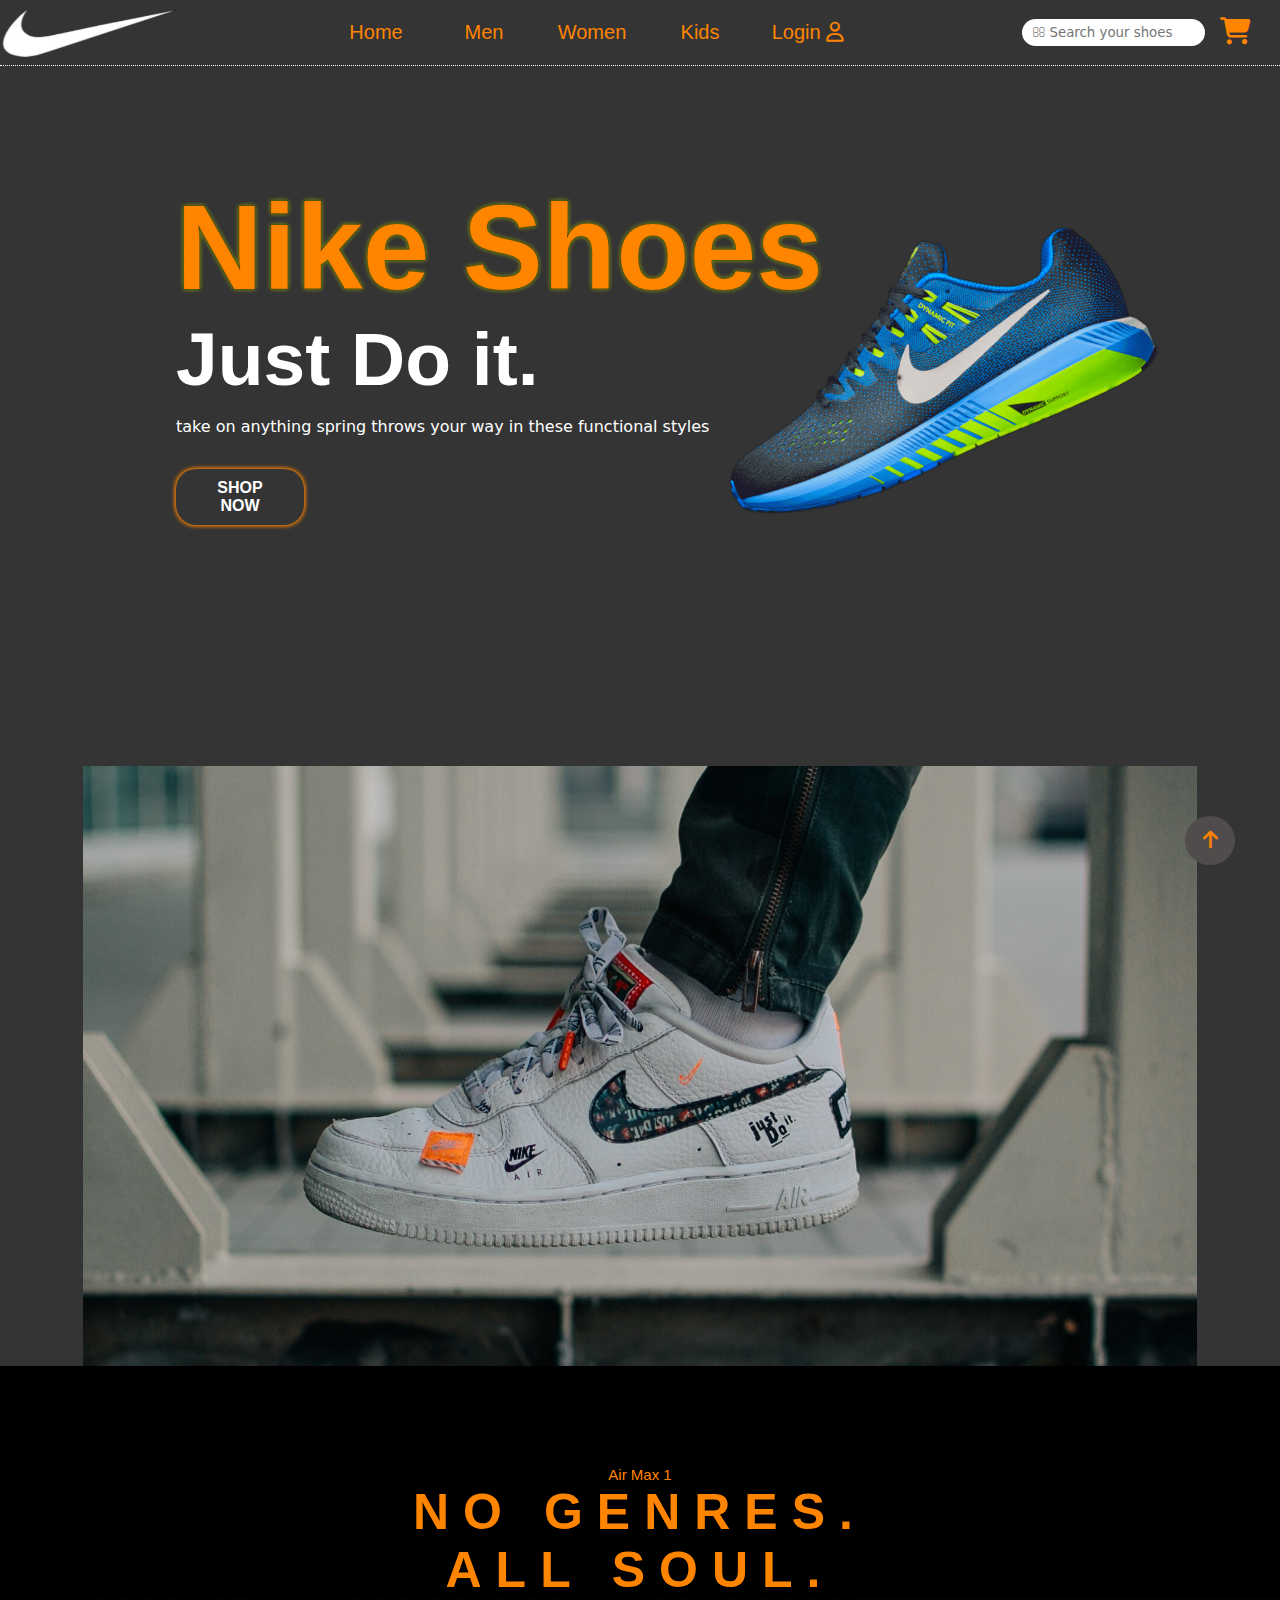
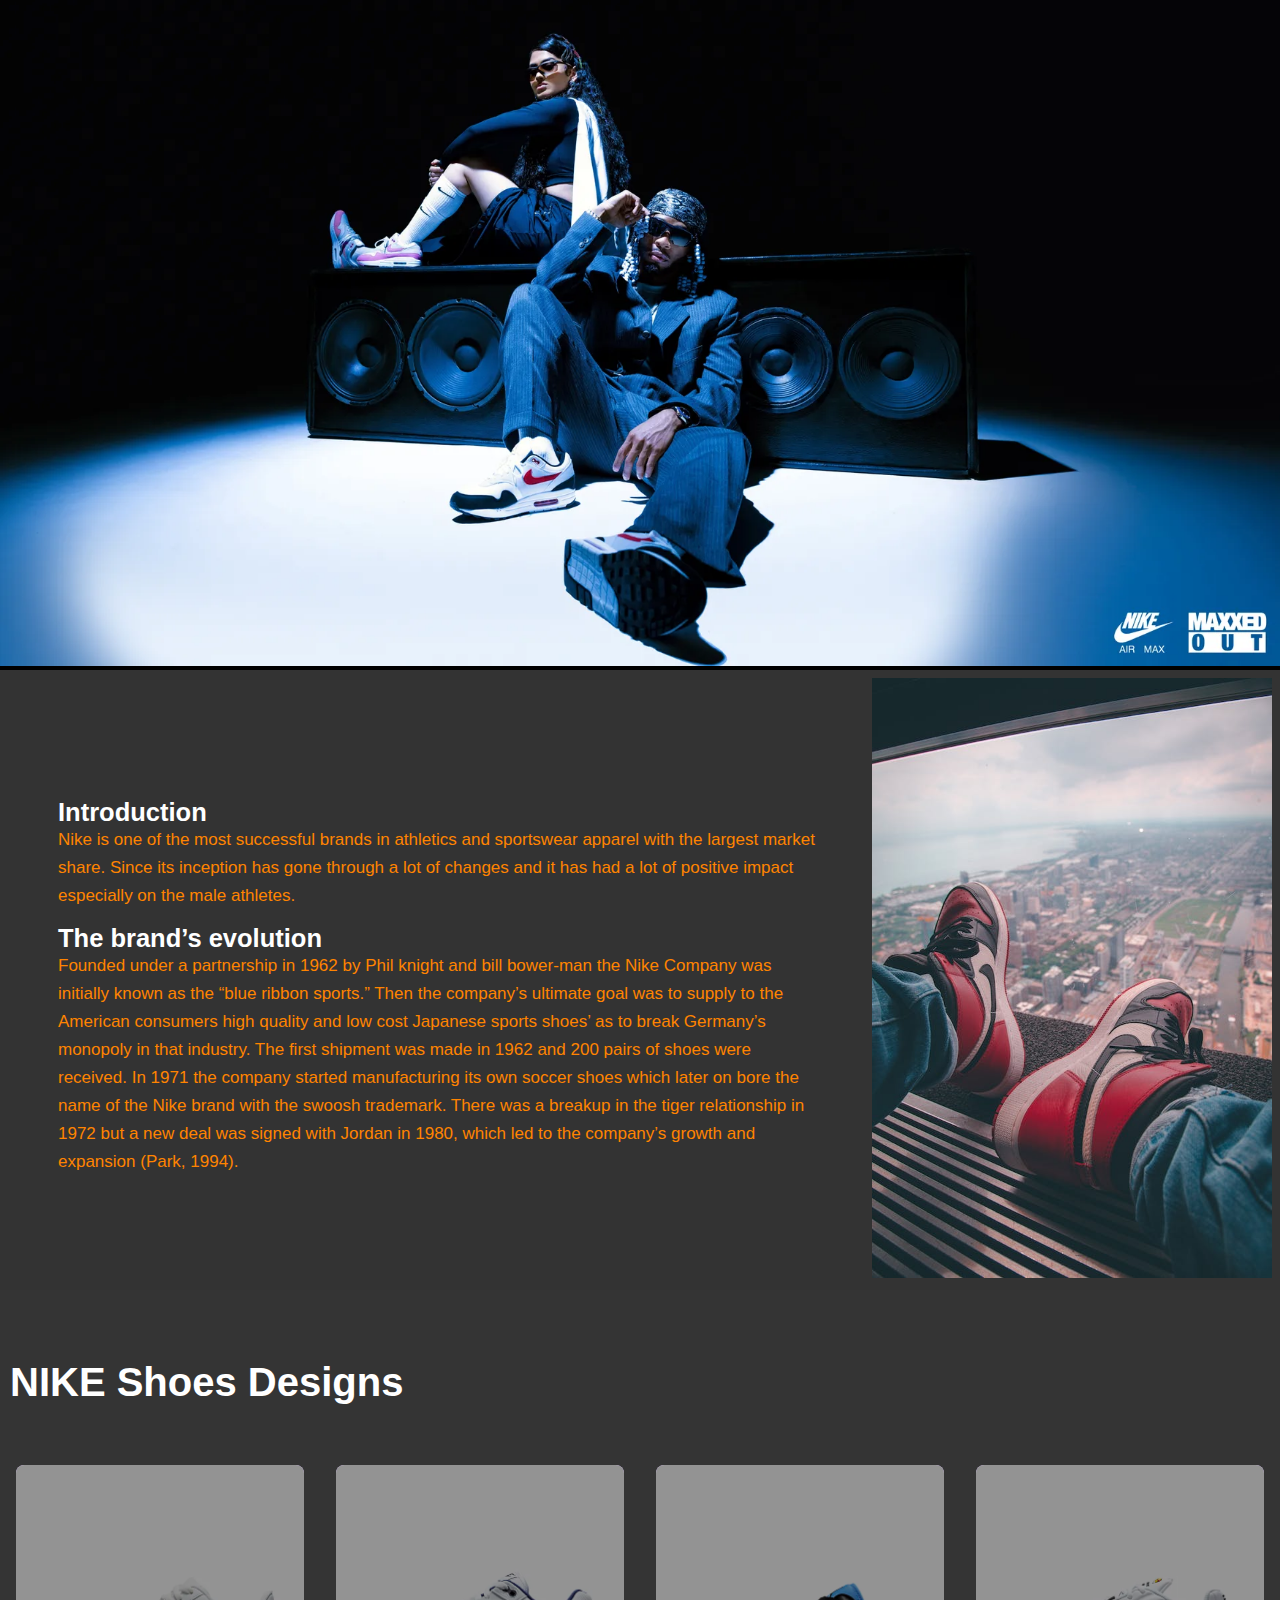
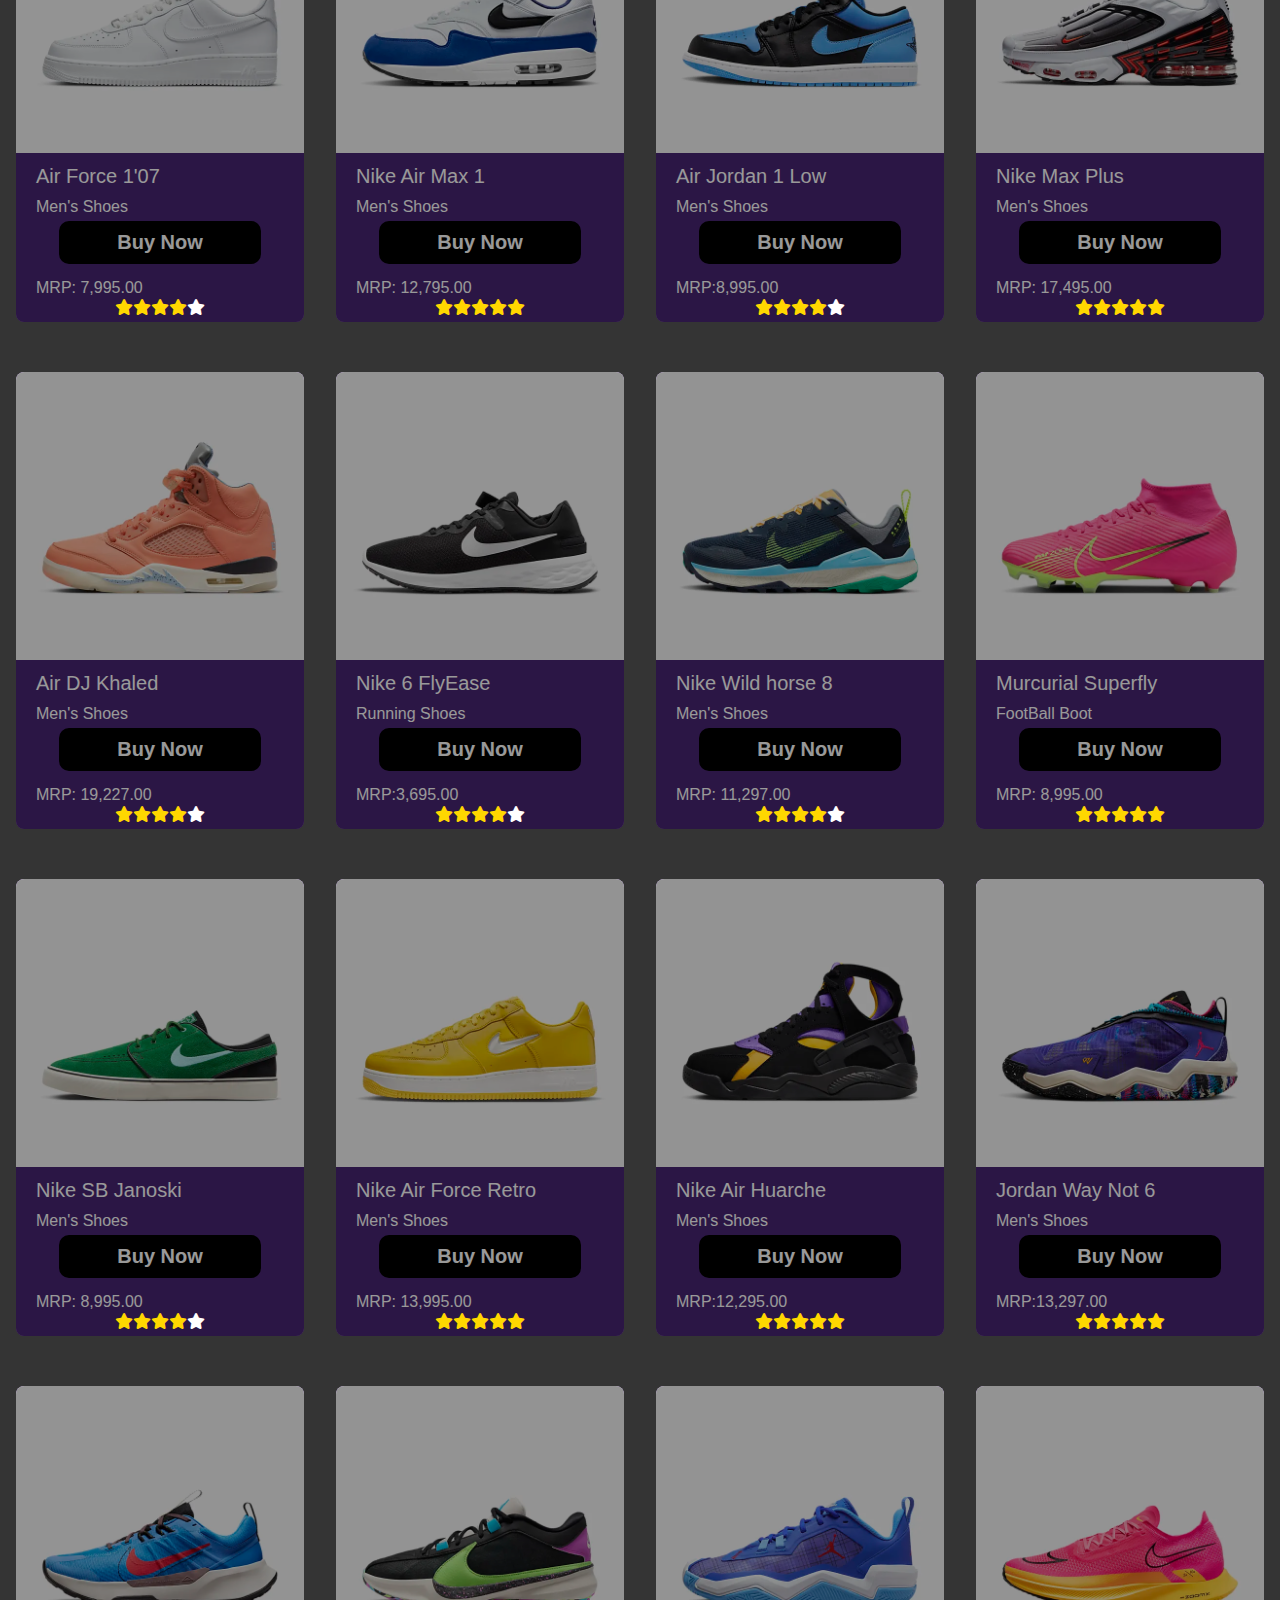
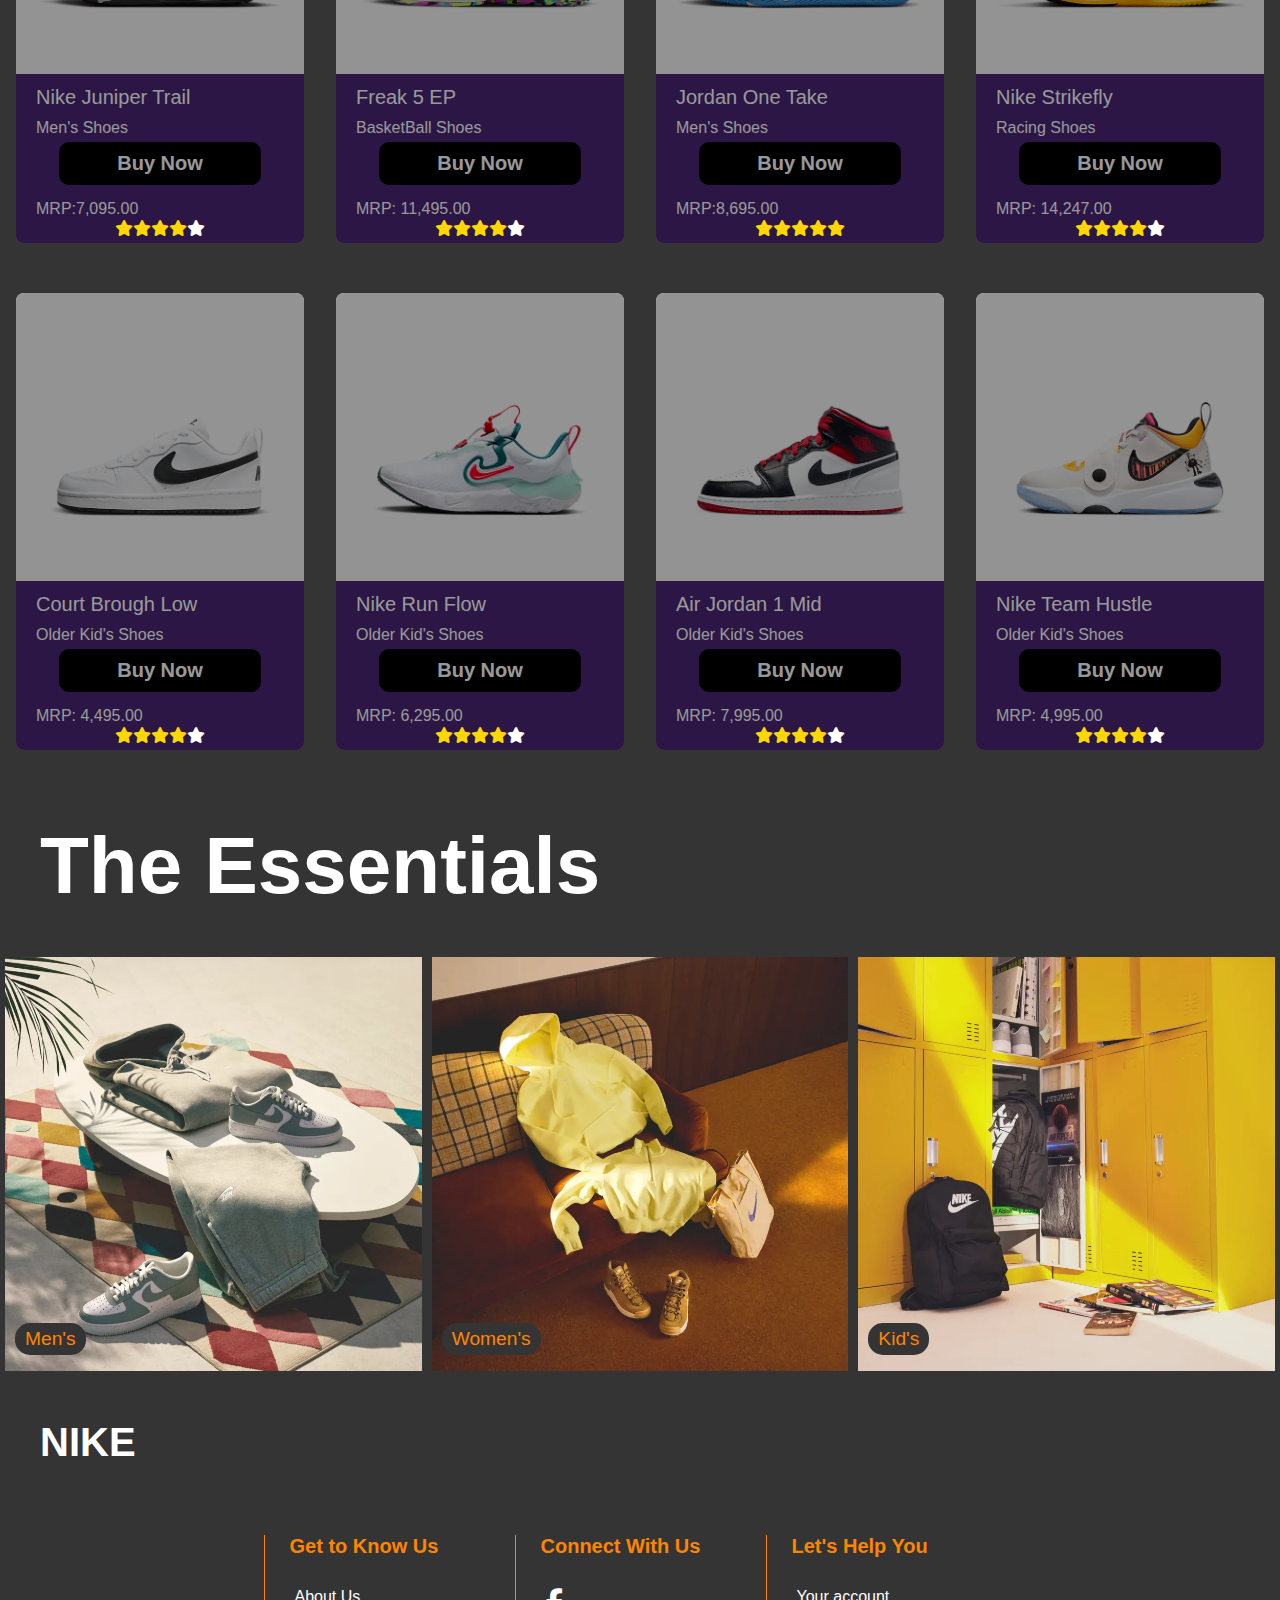
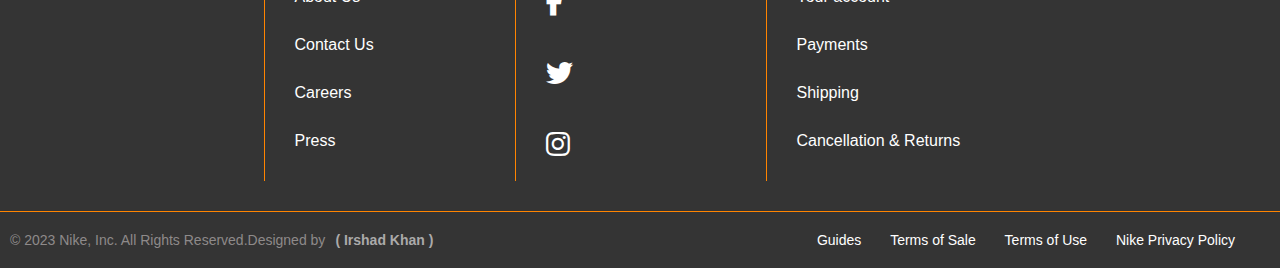
==== commit b726717e: "Update index.html" ====
--- a/index.html
+++ b/index.html
@@ -90,7 +90,7 @@
                     </li>
                 </ul>
                 <div class="input_div x">
-                    <input type="search" name="search" placeholder=" &#xF002; Search your shoes" style="font-family: Arial, FontAwesome,serif" title="Search Shoes"/>
+                    <input type="search" name="search" placeholder=" &#xF002; Search your shoes" style="font-family: system-ui, Arial, FontAwesome,serif;font-weight:100;" title="Search Shoes"/>
                 </div>
                 <div class="cart_div x">
                     <a href="#" class="cart"><i class="fa-solid fa-cart-shopping"></i></a>
--- a/style.css
+++ b/style.css
@@ -296,8 +296,9 @@
 }
 .banner_p{
     color: var(--heading-color);
-    font-family: 'Bahnschrift Light', sans-serif;
+    font-family: system-ui, 'Bahnschrift Light', sans-serif;
     width: fit-content;
+	font-weight:lighter;
 }
 .shopNow{
     position: relative;
